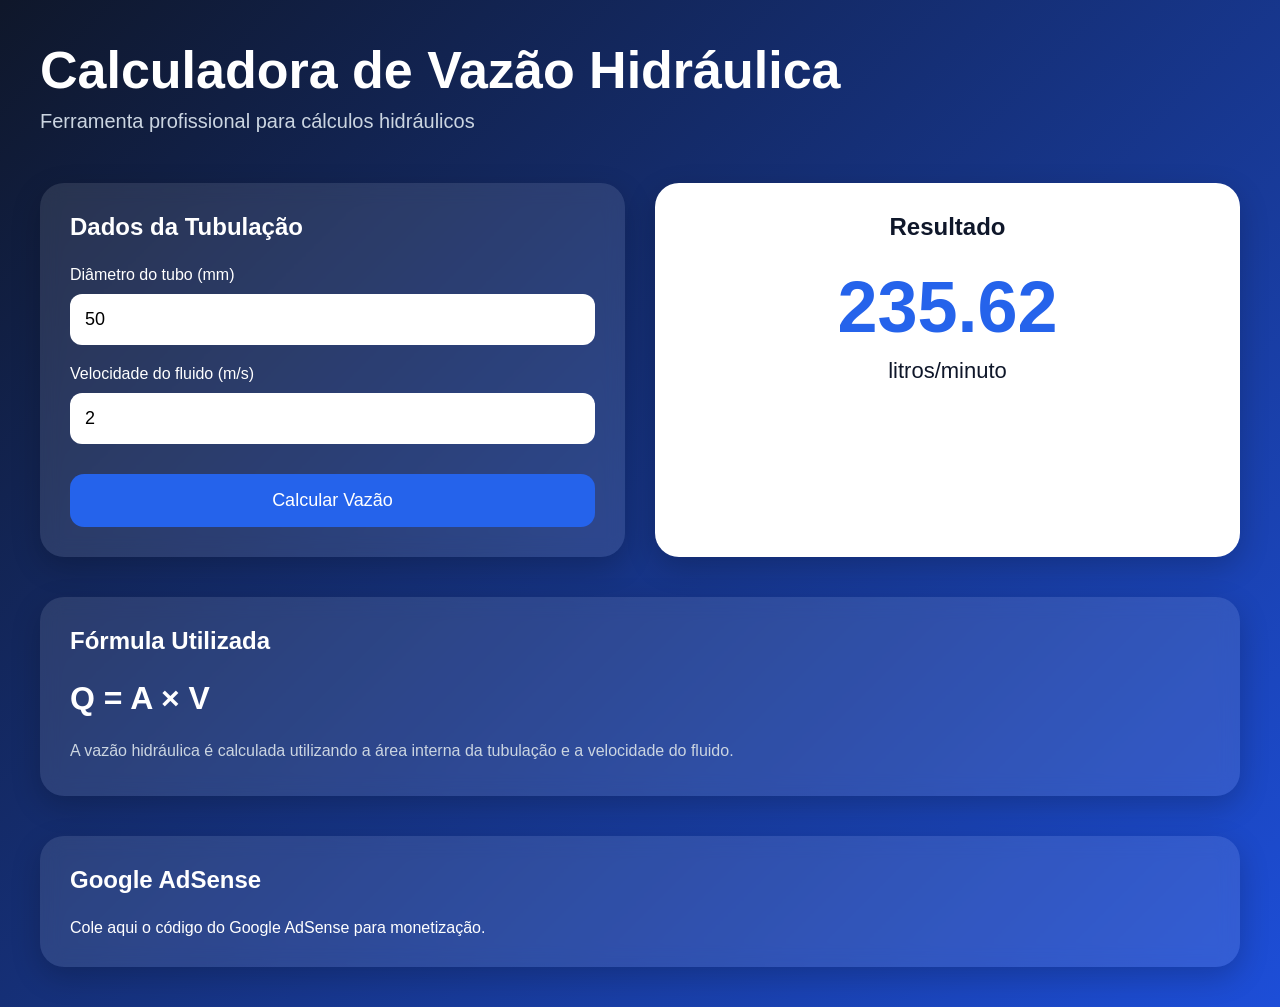
==== index.html @ 9d9e5c1a "Add files via upload" ====
<!DOCTYPE html>
<html lang="pt-BR">
<head>
  <meta charset="UTF-8" />
  <meta name="viewport" content="width=device-width, initial-scale=1.0"/>
  <title>Calculadora de Vazão Hidráulica</title>

  <link rel="stylesheet" href="style.css">
</head>
<body>

  <div class="container">

    <header>
      <h1>Calculadora de Vazão Hidráulica</h1>
      <p>Ferramenta profissional para cálculos hidráulicos</p>
    </header>

    <div class="grid">

      <div class="card">
        <h2>Dados da Tubulação</h2>

        <label>Diâmetro do tubo (mm)</label>
        <input type="number" id="diameter" value="50">

        <label>Velocidade do fluido (m/s)</label>
        <input type="number" id="velocity" value="2">

        <button onclick="calculateFlow()">
          Calcular Vazão
        </button>
      </div>

      <div class="result-card">
        <h2>Resultado</h2>

        <div id="result">
          0.00
        </div>

        <p>litros/minuto</p>
      </div>

    </div>

    <section class="formula">
      <h2>Fórmula Utilizada</h2>

      <div class="formula-box">
        Q = A × V
      </div>

      <p>
        A vazão hidráulica é calculada utilizando a área interna da tubulação e a velocidade do fluido.
      </p>
    </section>

    <section class="adsense">
      <h2>Google AdSense</h2>

      <p>
        Cole aqui o código do Google AdSense para monetização.
      </p>
    </section>

  </div>

  <script src="script.js"></script>

</body>
</html>
---- style.css ----
* {
    margin: 0;
    padding: 0;
    box-sizing: border-box;
  }
  
  body {
    background: linear-gradient(135deg, #0f172a, #1d4ed8);
    font-family: Arial, sans-serif;
    color: white;
    min-height: 100vh;
    padding: 40px;
  }
  
  .container {
    max-width: 1200px;
    margin: auto;
  }
  
  header {
    margin-bottom: 50px;
  }
  
  header h1 {
    font-size: 52px;
    margin-bottom: 10px;
  }
  
  header p {
    font-size: 20px;
    color: #cbd5e1;
  }
  
  .grid {
    display: grid;
    grid-template-columns: 1fr 1fr;
    gap: 30px;
  }
  
  .card,
  .result-card,
  .formula,
  .adsense {
    background: rgba(255,255,255,0.1);
    backdrop-filter: blur(10px);
    padding: 30px;
    border-radius: 24px;
    box-shadow: 0 10px 30px rgba(0,0,0,0.2);
  }
  
  .card h2,
  .result-card h2,
  .formula h2,
  .adsense h2 {
    margin-bottom: 25px;
  }
  
  label {
    display: block;
    margin-bottom: 10px;
    margin-top: 20px;
  }
  
  input {
    width: 100%;
    padding: 15px;
    border-radius: 12px;
    border: none;
    font-size: 18px;
  }
  
  button {
    width: 100%;
    margin-top: 30px;
    padding: 16px;
    border: none;
    border-radius: 14px;
    background: #2563eb;
    color: white;
    font-size: 18px;
    cursor: pointer;
    transition: 0.3s;
  }
  
  button:hover {
    background: #1e40af;
  }
  
  .result-card {
    text-align: center;
    background: white;
    color: #0f172a;
  }
  
  #result {
    font-size: 72px;
    font-weight: bold;
    color: #2563eb;
  }
  
  .result-card p {
    margin-top: 10px;
    font-size: 22px;
  }
  
  .formula {
    margin-top: 40px;
  }
  
  .formula-box {
    font-size: 32px;
    margin: 20px 0;
    font-weight: bold;
  }
  
  .formula p {
    line-height: 1.8;
    color: #cbd5e1;
  }
  
  .adsense {
    margin-top: 40px;
  }
  
  @media (max-width: 900px) {
    .grid {
      grid-template-columns: 1fr;
    }
  
    header h1 {
      font-size: 38px;
    }
  
    #result {
      font-size: 52px;
    }
  }
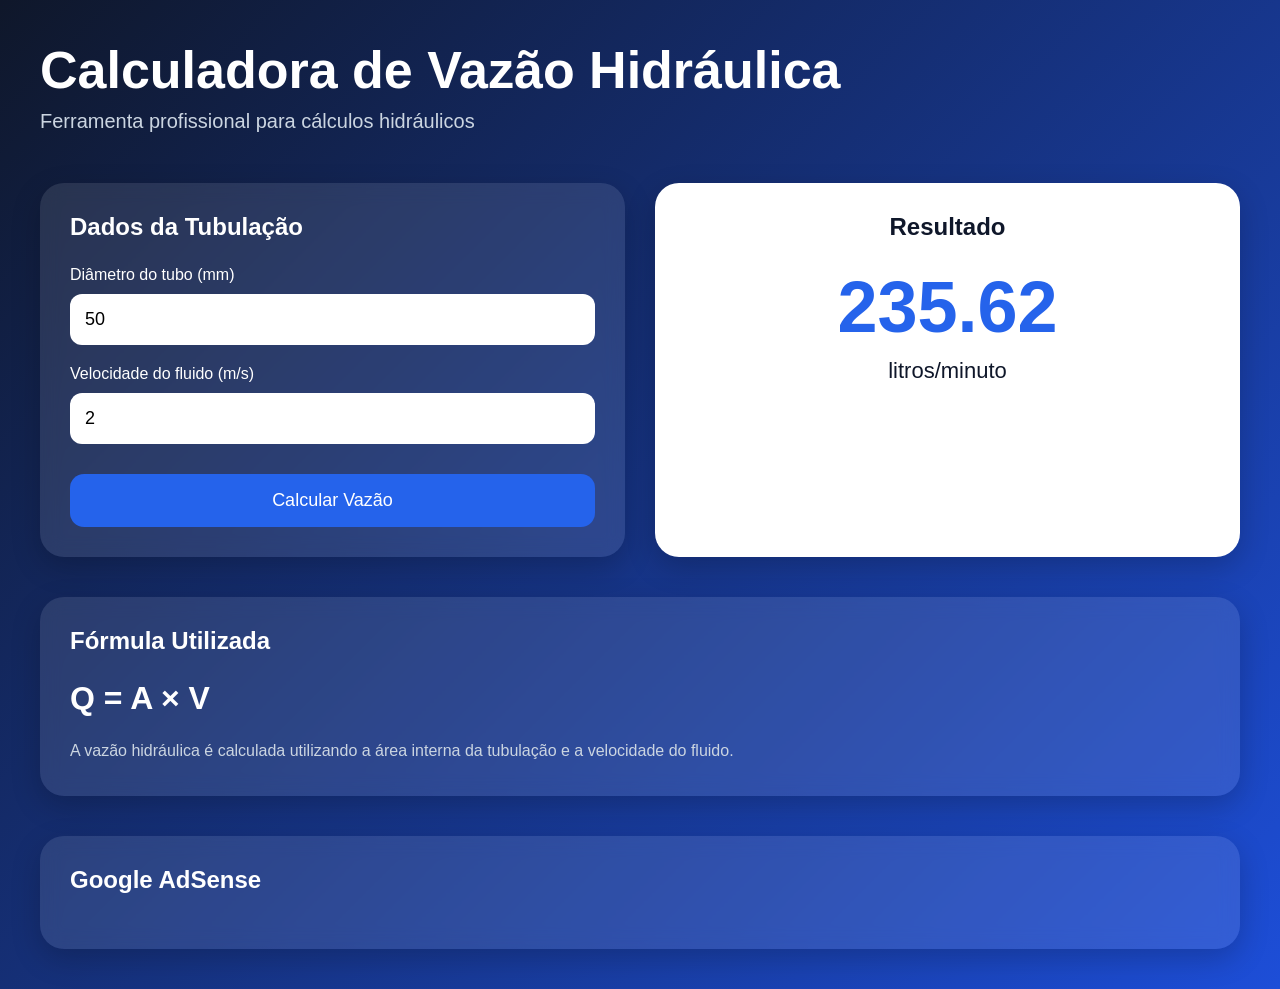
==== commit 4b8dd736: "Update index.html" ====
--- a/index.html
+++ b/index.html
@@ -6,6 +6,8 @@
   <title>Calculadora de Vazão Hidráulica</title>
 
   <link rel="stylesheet" href="style.css">
+  <script async src="https://pagead2.googlesyndication.com/pagead/js/adsbygoogle.js?client=ca-pub-8932972849367749"
+     crossorigin="anonymous"></script>
 </head>
 <body>
 
@@ -60,7 +62,18 @@
       <h2>Google AdSense</h2>
 
       <p>
-        Cole aqui o código do Google AdSense para monetização.
+        <script async src="https://pagead2.googlesyndication.com/pagead/js/adsbygoogle.js?client=ca-pub-8932972849367749"
+     crossorigin="anonymous"></script>
+<!-- Banner Principal -->
+<ins class="adsbygoogle"
+     style="display:block"
+     data-ad-client="ca-pub-8932972849367749"
+     data-ad-slot="2333685720"
+     data-ad-format="auto"
+     data-full-width-responsive="true"></ins>
+<script>
+     (adsbygoogle = window.adsbygoogle || []).push({});
+</script>
       </p>
     </section>
 
@@ -69,4 +82,4 @@
   <script src="script.js"></script>
 
 </body>
-</html>+</html>
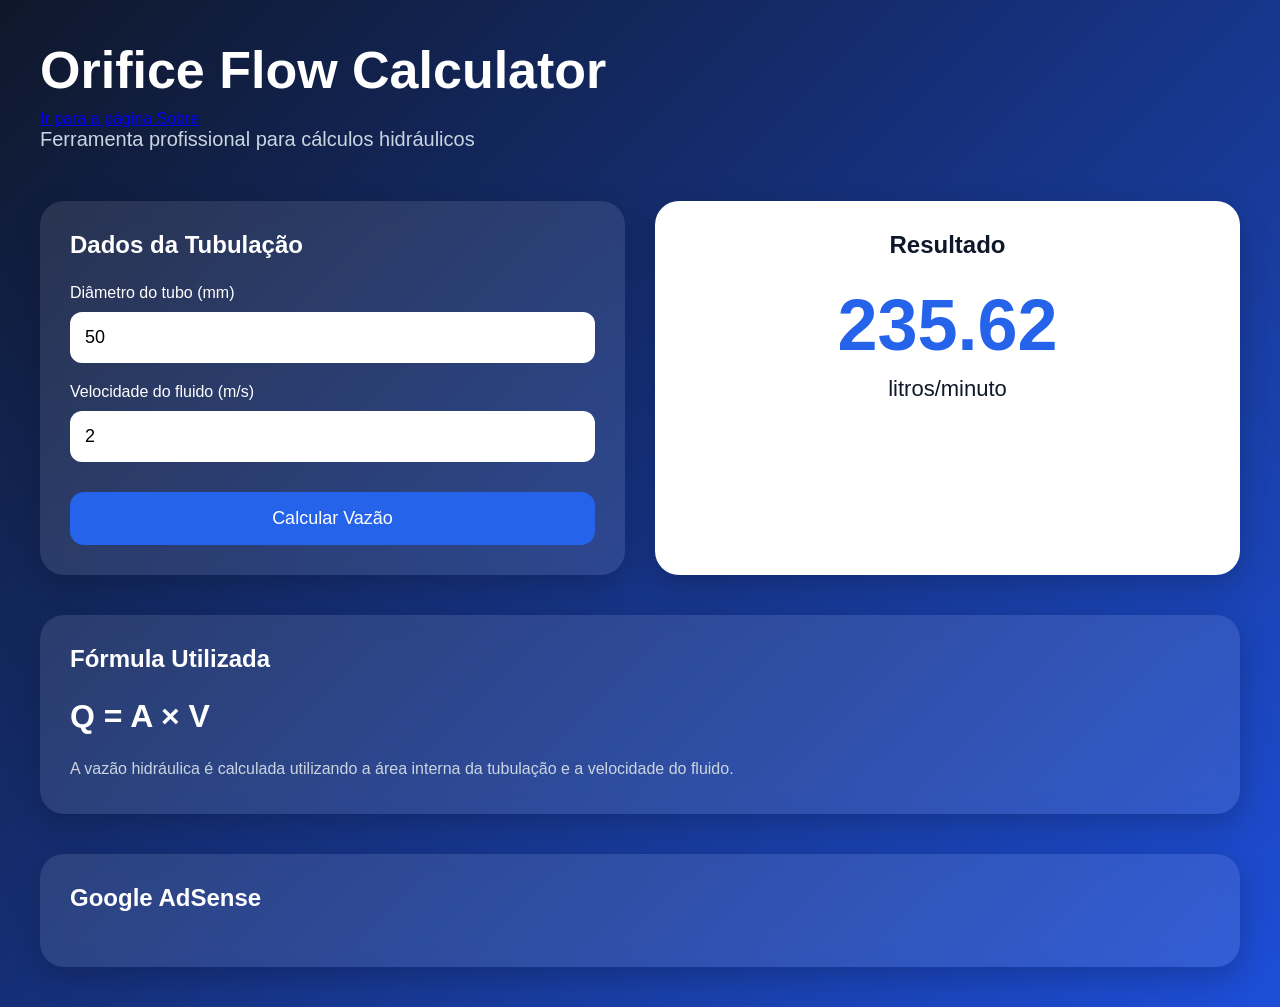
==== commit 4b8c98dc: "Add files via upload" ====
--- a/index.html
+++ b/index.html
@@ -14,7 +14,8 @@
   <div class="container">
 
     <header>
-      <h1>Calculadora de Vazão Hidráulica</h1>
+      <h1>Orifice Flow Calculator</h1>
+      <a href="teste.html">Ir para a página Sobre</a>
       <p>Ferramenta profissional para cálculos hidráulicos</p>
     </header>
 
@@ -79,7 +80,32 @@
 
   </div>
 
-  <script src="script.js"></script>
+ <script>
+    function calculateFlow() {
+
+      const diameter =
+        parseFloat(document.getElementById("diameter").value);
+
+      const velocity =
+        parseFloat(document.getElementById("velocity").value);
+
+      const diameterMeters = diameter / 1000;
+
+      const area =
+        Math.PI * Math.pow(diameterMeters / 2, 2);
+
+      const flowM3s = area * velocity;
+
+      const flowLMin = flowM3s * 1000 * 60;
+
+      document.getElementById("result").innerHTML =
+        flowLMin.toFixed(2);
+    }
+
+    calculateFlow();
+</script>
 
 </body>
-</html>
+
+
+</html>
